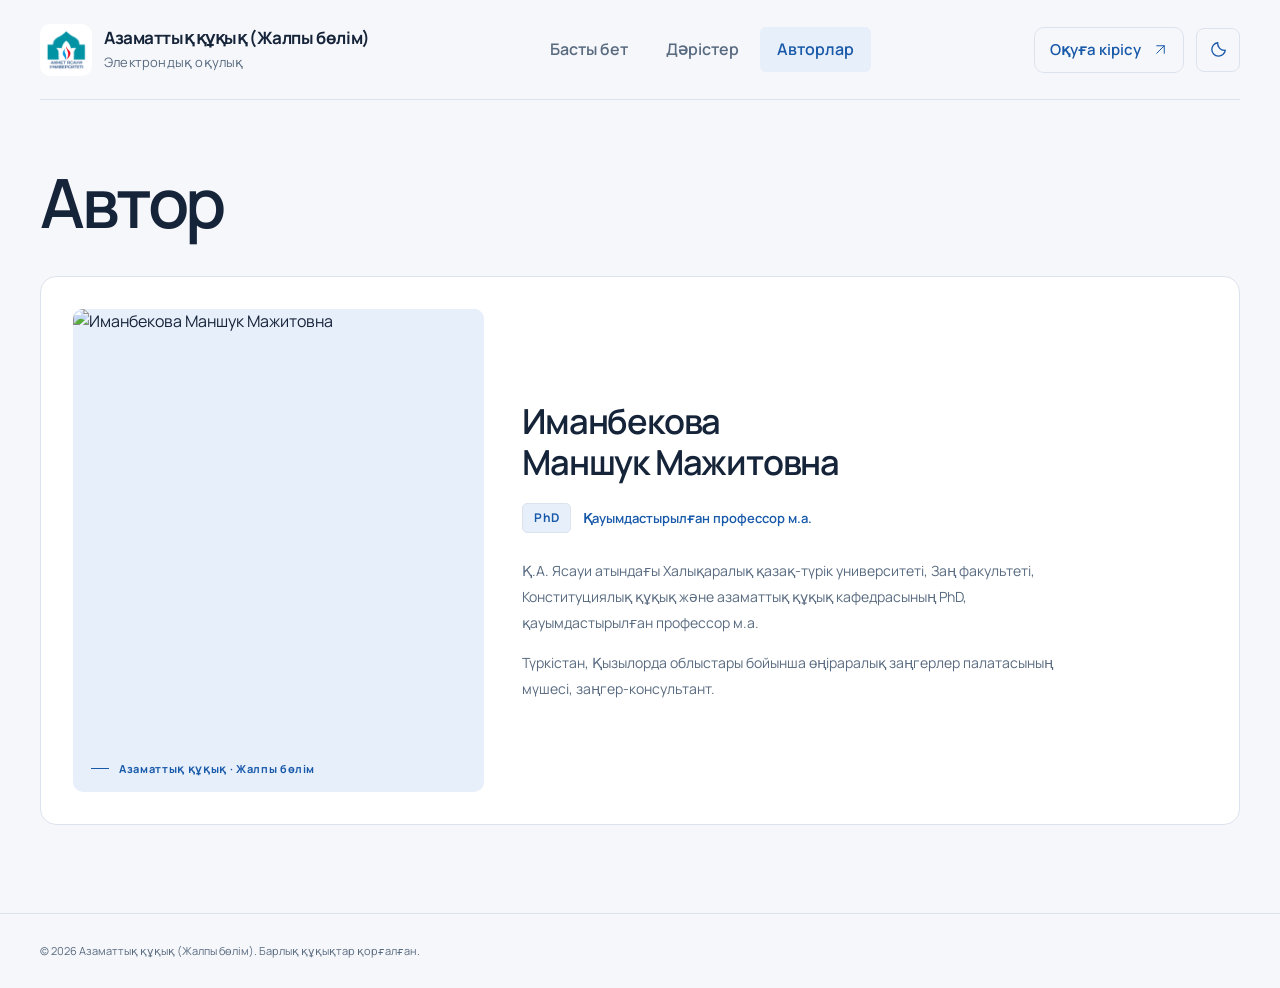
==== authors.html @ 87340e42 "Apply Academic Blue theme and simplify textbook navigation" ====
<!doctype html>
<html lang="kk">
<head>
  <meta name="theme-color" content="#f6f7fa">
  <meta charset="UTF-8">
  <script src="theme.js?v=20261010-academic-blue-1"></script>
  <meta name="viewport" content="width=device-width, initial-scale=1.0">
  <title>Авторлар · Азаматтық құқық (Жалпы бөлім) электрондық оқулық</title>
  <link rel="stylesheet" href="authors.css?v=20261010-academic-blue-1">
  <link rel="preconnect" href="https://fonts.googleapis.com">
  <link rel="preconnect" href="https://fonts.gstatic.com" crossorigin>
  <link href="https://fonts.googleapis.com/css2?family=Manrope:wght@400;500;600;700&display=swap" rel="stylesheet">
  <link rel="stylesheet" href="navigation.css?v=20261010-academic-blue-1">
  <script src="navigation.js?v=20261001-1" defer></script>
<meta name="color-scheme" content="light dark">
  <link rel="stylesheet" href="theme.css?v=20261010-academic-blue-1">
</head>
<body>
  <header class="site-header">
    <div class="site-header-inner">
      <a class="site-brand" href="index.html" aria-label="Азаматтық құқық (Жалпы бөлім) электрондық оқулық — басты бет">
        <span class="site-brand-mark university-brand-mark"><img class="university-logo" src="assets/ayu-logo-icon.png" alt="Қожа Ахмет Ясауи университетінің логотипі" width="192" height="192"></span>
        <span class="site-brand-text"><span class="site-brand-title">Азаматтық құқық (Жалпы бөлім)</span><span class="site-brand-subtitle">Электрондық оқулық</span></span>
      </a>
      <nav class="site-nav" aria-label="Бет навигациясы">
        <a class="site-nav-link" href="index.html">Басты бет</a>
        <a class="site-nav-link" href="lectures.html">Дәрістер</a>
        <a class="site-nav-link" href="authors.html" aria-current="page">Авторлар</a>
      </nav>
      <div class="site-header-actions">
        <a class="site-header-cta" href="lectures.html">Оқуға кірісу <svg class="site-header-icon" viewBox="0 0 24 24" aria-hidden="true"><path d="M6 18 18 6M6 6h12v12"/></svg></a>
        <button class="theme-toggle" type="button" aria-label="Қараңғы тақырыпқа ауысу" aria-pressed="false">
          <svg class="theme-moon" viewBox="0 0 24 24" aria-hidden="true"><path d="M20.5 13A8.5 8.5 0 0 1 11 3.5 8.5 8.5 0 1 0 20.5 13Z"/></svg>
          <svg class="theme-sun" viewBox="0 0 24 24" aria-hidden="true"><circle cx="12" cy="12" r="4"/><path d="M12 2v2m0 16v2M2 12h2m16 0h2M5 5l1.4 1.4m11.2 11.2L19 19M5 19l1.4-1.4M17.6 6.4 19 5"/></svg>
        </button>
      </div>
    </div>
  </header>
  <div class="page-shell">

    <main class="section authors-page">
      <header class="authors-heading">
        <h1 class="page-title">Автор</h1>
      </header>

      <section class="teacher-profiles" aria-label="Электрондық оқулықтың авторы">
        <article class="teacher-profile-card" aria-labelledby="supervisor-title">
          <figure class="teacher-portrait">
            <img class="profile-photo teacher"
                 src="assets/authors/imanbekova-manshuk.jpg"
                 alt="Иманбекова Маншук Мажитовна"
                 width="960" height="1280" fetchpriority="high" decoding="async">
            <figcaption class="teacher-photo-caption">Азаматтық құқық · Жалпы бөлім</figcaption>
          </figure>
          <div class="resume-content">
            <h2 id="supervisor-title">Иманбекова Маншук Мажитовна</h2>
            <div class="profile-credentials">
              <span class="degree-badge">PhD</span>
              <span class="role">Қауымдастырылған профессор м.а.</span>
            </div>
            <div class="profile-bio">
              <p>Қ.А. Ясауи атындағы Халықаралық қазақ-түрік университеті, Заң факультеті, Конституциялық құқық және азаматтық құқық кафедрасының PhD, қауымдастырылған профессор м.а.</p>
              <p>Түркістан, Қызылорда облыстары бойынша өңіраралық заңгерлер палатасының мүшесі, заңгер-консультант.</p>
            </div>
          </div>
        </article>
      </section>

    </main>
  </div>

  <footer class="footer-dark">
    <div class="container">
      <div class="footer-bottom">
        <div class="copyright">
          © 2026 Азаматтық құқық (Жалпы бөлім). Барлық құқықтар қорғалған.
        </div>

      </div>
    </div>
  </footer>

  <script src="main.js"></script>
</body>
</html>
---- authors.css ----
/* Shared palette is defined in theme.css. */

*,
*::before,
*::after { box-sizing: border-box; }

body {
  margin: 0;
  background: var(--bg);
  color: var(--text);
  font-family: 'Manrope', 'Segoe UI', sans-serif;
  line-height: 1.6;
}

a { color: inherit; text-decoration: none; }

.page-shell {
  width: 100%;
  max-width: 1280px;
  margin: 0 auto;
  padding: 0 40px 88px;
}

.authors-page { margin-top: 64px; }
.authors-heading { max-width: 760px; }

.authors-eyebrow,
.profile-kicker {
  margin: 0 0 14px;
  color: var(--accent);
  font-size: 11px;
  font-weight: 700;
  letter-spacing: .13em;
  text-transform: uppercase;
}

.authors-eyebrow {
  display: flex;
  align-items: center;
  gap: 12px;
}

.authors-eyebrow::before {
  content: '';
  width: 28px;
  height: 2px;
  flex: 0 0 28px;
  background: var(--accent);
}

.page-title {
  margin: 0;
  font-size: clamp(40px, 5.5vw, 68px);
  font-weight: 600;
  line-height: 1.12;
  letter-spacing: -.05em;
}

.section-description {
  max-width: 650px;
  margin: 18px 0 0;
  color: var(--muted);
  font-size: 15px;
  line-height: 1.85;
}

.teacher-profiles { margin-top: 36px; }

.teacher-profile-card {
  display: grid;
  grid-template-columns: minmax(260px, .9fr) minmax(0, 1.5fr);
  align-items: center;
  gap: clamp(24px, 3vw, 40px);
  padding: 32px;
  border: 1px solid var(--border);
  border-radius: 16px;
  background: var(--panel);
}

.teacher-portrait {
  min-width: 0;
  margin: 0;
  overflow: hidden;
  border-radius: 10px;
  background: var(--panel-2);
}

.profile-photo.teacher {
  display: block;
  width: 100%;
  height: auto;
  aspect-ratio: 1 / 1.06;
  object-fit: cover;
  object-position: center 65%;
  background: var(--panel-2);
}

.teacher-photo-caption {
  display: flex;
  align-items: center;
  gap: 10px;
  padding: 15px 18px;
  color: var(--accent);
  font-size: 11px;
  font-weight: 700;
  letter-spacing: .06em;
}

.teacher-photo-caption::before {
  content: '';
  width: 18px;
  height: 1px;
  flex: 0 0 18px;
  background: currentColor;
}

.resume-content {
  min-width: 0;
  padding: 0;
}

.resume-content h2 {
  max-width: 22ch;
  margin: 0;
  color: var(--text);
  font-size: clamp(28px, 2.7vw, 38px);
  font-weight: 600;
  line-height: 1.2;
  letter-spacing: -.035em;
  overflow-wrap: break-word;
  text-wrap: balance;
}

.profile-credentials {
  display: flex;
  align-items: center;
  flex-wrap: wrap;
  gap: 10px 12px;
  margin-top: 20px;
}

.degree-badge {
  display: inline-flex;
  align-items: center;
  min-height: 30px;
  padding: 4px 11px;
  border: 1px solid var(--border);
  border-radius: 5px;
  background: var(--panel-2);
  color: var(--accent);
  font-size: 12px;
  font-weight: 700;
  letter-spacing: .03em;
}

.profile-credentials .role {
  color: var(--accent);
  font-size: 13px;
  font-weight: 600;
  line-height: 1.6;
}

.profile-bio {
  max-width: 62ch;
  margin-top: 25px;
  color: var(--muted);
  font-size: 14px;
  line-height: 1.85;
}

.profile-bio p {
  margin: 0 0 14px;
  text-wrap: pretty;
}
.profile-bio p:last-child { margin-bottom: 0; }

.profile-affiliation {
  display: flex;
  align-items: flex-start;
  gap: 13px;
  margin-top: 25px;
  padding-top: 22px;
  border-top: 1px solid var(--border);
  color: var(--accent);
  font-size: 12px;
  font-weight: 600;
  line-height: 1.7;
}

.profile-affiliation svg {
  width: 24px;
  height: 24px;
  flex: 0 0 24px;
  fill: none;
  stroke: currentColor;
  stroke-width: 1.5;
  stroke-linecap: round;
  stroke-linejoin: round;
}

.student-section { margin-top: 56px; }

.subsection-title {
  margin: 0 0 22px;
  font-size: clamp(24px, 3vw, 32px);
  font-weight: 600;
  letter-spacing: -.035em;
  line-height: 1.3;
}

.student-card {
  display: grid;
  grid-template-columns: 220px minmax(0, 1fr);
  align-items: center;
  gap: 36px;
  padding: 32px;
  border: 1px solid var(--border);
  border-radius: 16px;
  background: var(--panel);
}

.student-photo {
  display: block;
  width: 100%;
  height: 280px;
  border-radius: 10px;
  object-fit: cover;
  object-position: center 24%;
  background: var(--panel-2);
}

.student-content { min-width: 0; }

.student-badge {
  display: inline-flex;
  max-width: 100%;
  padding: 5px 10px;
  border-radius: 5px;
  background: var(--panel-2);
  color: var(--accent-2);
  font-size: 11px;
  font-weight: 600;
}

.student-content h3 {
  margin: 13px 0 17px;
  font-size: clamp(24px, 2.5vw, 30px);
  font-weight: 600;
  line-height: 1.25;
  letter-spacing: -.03em;
}

.student-list {
  display: grid;
  gap: 6px;
  margin: 0;
  padding-left: 18px;
  color: var(--muted);
  font-size: 13px;
  line-height: 1.75;
}

.student-list li { padding-left: 2px; }
.student-list li::marker { color: var(--accent); }
.student-actions { margin-top: 17px; }

.profile-link {
  display: inline-flex;
  align-items: center;
  min-height: 44px;
  padding: 9px 0;
  border-bottom: 1px solid var(--border);
  color: var(--accent);
  font-size: 13px;
  font-weight: 700;
  transition: border-color .2s ease;
}

.profile-link:hover { border-color: var(--accent); }

.footer-dark {
  padding: 27px 0;
  border-top: 1px solid var(--border);
  background: var(--bg);
}

.footer-dark .container {
  max-width: 1280px;
  margin: 0 auto;
  padding: 0 40px;
}

.footer-dark .footer-bottom {
  display: flex;
  justify-content: space-between;
  align-items: center;
  gap: 20px;
}

.footer-dark .copyright {
  color: var(--muted);
  font-size: 11px;
  line-height: 1.8;
}

.footer-dark .social-icons { display: flex; gap: 4px; }

.footer-dark .social-icons a {
  display: inline-flex;
  align-items: center;
  justify-content: center;
  width: 40px;
  height: 40px;
  border-radius: 7px;
  color: var(--accent);
}

.footer-dark .social-icons a:hover { background: var(--panel-2); }
.footer-dark .social-icons svg { width: 18px; height: 18px; }

a:focus-visible,
button:focus-visible {
  outline: 2px solid var(--accent-2);
  outline-offset: 5px;
}

@media (max-width: 960px) {
  .teacher-profile-card {
    grid-template-columns: minmax(230px, .9fr) minmax(0, 1.3fr);
    gap: 28px;
    padding: 24px;
  }

  .resume-content { padding-right: 0; }
  .resume-content h2 { font-size: clamp(27px, 3.7vw, 35px); }
  .student-card { grid-template-columns: 200px minmax(0, 1fr); gap: 28px; padding: 24px; }
}

@media (max-width: 740px) {
  .page-shell { padding: 0 22px 60px; }
  .authors-page { margin-top: 40px; }
  .authors-eyebrow { font-size: 10px; }
  .section-description { font-size: 14px; }
  .teacher-profiles { margin-top: 28px; }

  .teacher-profile-card {
    grid-template-columns: minmax(0, 1fr);
    gap: 25px;
    padding: 22px;
  }

  .teacher-portrait { width: 100%; max-width: 420px; justify-self: center; }
  .profile-photo.teacher { aspect-ratio: 1 / 1.02; }
  .resume-content { padding: 0; }
  .resume-content h2 { max-width: 22ch; font-size: clamp(27px, 5.5vw, 35px); }
  .profile-credentials { margin-top: 17px; }
  .profile-bio { margin-top: 21px; }
  .profile-affiliation { margin-top: 21px; padding-top: 19px; }
  .student-section { margin-top: 40px; }
  .student-card { grid-template-columns: 180px minmax(0, 1fr); gap: 22px; padding: 22px; }
  .student-photo { height: 260px; }
  .footer-dark .container { padding: 0 22px; }
  .footer-dark .footer-bottom { flex-direction: column; align-items: flex-start; gap: 14px; }
}

@media (max-width: 540px) {
  .page-shell { padding-right: 16px; padding-left: 16px; }
  .teacher-profile-card, .student-card { padding: 18px; border-radius: 12px; }
  .teacher-photo-caption { padding: 13px 15px; }
  .profile-kicker { font-size: 10px; }
  .profile-credentials { gap: 8px 10px; }
  .profile-credentials .role { font-size: 12px; }
  .profile-bio { font-size: 13px; }
  .student-card { grid-template-columns: minmax(0, 1fr); gap: 22px; }
  .student-photo { max-width: 360px; height: 300px; justify-self: center; }
  .student-content h3 { font-size: 26px; }
  .footer-dark .container { padding-right: 16px; padding-left: 16px; }
}

@media (prefers-reduced-motion: reduce) {
  .profile-link { transition: none; }
}
---- navigation.css ----
/* One navigation style for the home, lectures and authors pages. */
:root { --site-header-clearance: 118px; }
.site-header {
  position: sticky;
  z-index: 20;
  top: 0;
  background: var(--header-bg);
  backdrop-filter: blur(20px);
  color: var(--text);
  font-family: 'Manrope', 'Segoe UI', sans-serif;
  line-height: 1.6;
  -webkit-font-smoothing: antialiased;
  transition: background .25s ease;
}
.site-header.is-scrolled { background: var(--header-bg-scrolled); }
.site-header *, .site-header *::before, .site-header *::after { box-sizing: border-box; }
.site-header-inner {
  display: flex;
  align-items: center;
  justify-content: space-between;
  gap: 20px;
  width: min(1200px, calc(100% - 80px));
  min-height: 100px;
  margin-inline: auto;
  border-bottom: 1px solid var(--border);
}
.site-header a { text-decoration: none; -webkit-tap-highlight-color: transparent; }
.site-header button { font: inherit; }
.site-header a:focus-visible { outline: 2px solid var(--accent); outline-offset: 6px; }
.site-brand { display: inline-flex; align-items: center; gap: 12px; min-width: 0; flex: 0 1 auto; color: var(--text); }
.site-brand-mark { display: grid; place-items: center; width: 42px; height: 42px; flex: 0 0 42px; background: var(--accent); border-radius: 10px; color: var(--on-accent); }
.site-brand-text { display: grid; gap: 2px; min-width: 0; }
.site-brand-title { font-size: 1.0625rem; font-weight: 700; letter-spacing: -.025em; line-height: 1.4; }
.site-brand-subtitle { font-size: .8125rem; font-weight: 400; color: var(--muted); letter-spacing: .015em; }
.site-header-icon { display: block; width: 23px; height: 23px; flex-shrink: 0; fill: none; stroke: currentColor; stroke-width: 1.6; stroke-linecap: round; stroke-linejoin: round; }
.site-nav { display: flex; align-items: center; gap: 4px; }
.site-nav-link { min-height: 44px; padding: 10px 17px; color: var(--muted); border-radius: 6px; font-size: 1rem; font-weight: 600; transition: color .2s ease, background .2s ease; }
.site-nav-link:hover { color: var(--accent); background: var(--panel-2); }
.site-nav-link[aria-current='page'] { color: var(--accent); background: var(--panel-2); }
.site-header-cta { display: inline-flex; justify-content: center; align-items: center; gap: 12px; min-height: 46px; padding: 10px 15px; border: 1px solid var(--border); border-radius: 10px; color: var(--accent); font-size: .9375rem; font-weight: 600; transition: background .2s ease, border-color .2s ease; }
.site-header-cta .site-header-icon { width: 15px; height: 15px; }
.site-header-cta:hover { background: var(--panel-2); border-color: var(--accent); }
.site-header .theme-toggle { width: 44px; height: 44px; flex-basis: 44px; }
.site-header-actions { flex-shrink: 0; }
/* Preserve the university's original logo colors in both themes. */
html .university-brand-mark { width: 52px; height: 52px; flex: 0 0 52px; padding: 3px; background: #fff; }
html[data-theme='dark'] .site-brand-mark.university-brand-mark,
html[data-theme='dark'] .brand-mark.university-brand-mark { background: #fff; }
.university-logo { display: block; width: 100%; height: 100%; object-fit: contain; }
@media (max-width: 1100px) {
  .site-header-inner { gap: 12px; }
  .site-nav-link { padding-inline: 12px; }
}
@media (max-width: 900px) {
  :root { --site-header-clearance: 150px; }
  .site-header-inner { flex-wrap: wrap; padding-block: 16px 10px; gap: 0 16px; }
  .site-header-actions { margin-left: auto; }
  .site-brand { flex: 1 1 0; }
  .site-nav { order: 3; width: 100%; margin-top: 12px; }
  .site-nav-link { flex: 1; text-align: center; }
}
@media (max-width: 800px) {
  .site-header-inner { width: calc(100% - 48px); min-height: 86px; }
  .site-brand { gap: 9px; }
  .site-brand-mark { width: 37px; height: 37px; flex-basis: 37px; }
  .site-nav-link { padding-block: 9px; }
  .site-header-cta { padding-inline: 11px; }
}
@media (max-width: 620px) {
  .site-header-inner { width: calc(100% - 40px); min-height: 0; }
  .site-brand-title { font-size: .9375rem; }
  .site-brand-subtitle { font-size: .75rem; }
  .site-brand-mark { width: 38px; height: 38px; flex-basis: 38px; }
  html .university-brand-mark { width: 44px; height: 44px; flex-basis: 44px; }
  .site-header-actions .site-header-cta { display: none; }
  .site-nav { justify-content: space-between; gap: 5px; }
  .site-nav-link { padding: 8px; font-size: .9375rem; }
}
@media (prefers-reduced-motion: reduce) {
  .site-header, .site-header a { transition: none; }
}
---- theme.css ----
/* Academic Blue: one palette shared by every page and reading tool. */
:root {
  color-scheme: light;
  --bg: #f6f7fa;
  --panel: #ffffff;
  --panel-2: #e7effa;
  --text: #16243a;
  --muted: #596b80;
  --accent: #1859a9;
  --accent-hover: #124884;
  --on-accent: #ffffff;
  --border: #dce3ed;
  --cream: #ffffff;
  --header-bg: rgba(246, 247, 250, .94);
  --header-bg-scrolled: rgba(246, 247, 250, .98);
  --shadow-rgb: 16, 33, 57;
  --overlay-bg: rgba(13, 23, 39, .52);
  --success: #1e704e;
  --success-bg: #e6f3eb;
  --success-border: #94c9a9;
  --danger: #a7343e;
  --danger-bg: #fcebed;
  --danger-border: #e3a2aa;
  --warning: #805719;
  --warning-bg: #faf0dc;
  --warning-border: #dfc28a;
  --on-dark: #eff4fb;
  --muted-on-dark: #b8cbea;

  /* Existing components share roles instead of separate palettes. */
  --ink: var(--text);
  --forest: var(--accent);
  --terra: var(--accent);
  --accent-2: var(--accent);
  --sage: var(--panel-2);
  --line: var(--border);
  --card: var(--panel);
  --light-blue: var(--panel-2);
  --primary-blue: var(--accent);
  --primary: var(--accent);
  --dark-text: var(--text);
  --light-gray: var(--bg);
  --border-color: var(--border);
  --text-light: var(--muted);
  --surface: var(--panel);
  --surface-hover: var(--panel-2);
  --course-progress-surface: var(--panel);
}
html[data-theme='light'] { color-scheme: light; }
html[data-theme='dark'] {
  color-scheme: dark;
  --bg: #0d1727;
  --panel: #142238;
  --panel-2: #203a5d;
  --text: #eff4fb;
  --muted: #9aaec7;
  --accent: #86b4f1;
  --accent-hover: #a6cbfa;
  --on-accent: #102139;
  --border: #2e435f;
  --cream: #eff4fb;
  --header-bg: rgba(13, 23, 39, .94);
  --header-bg-scrolled: rgba(13, 23, 39, .98);
  --shadow-rgb: 0, 8, 20;
  --overlay-bg: rgba(3, 10, 22, .76);
  --success: #a1dfb9;
  --success-bg: #183b32;
  --success-border: #427c66;
  --danger: #f4b5bd;
  --danger-bg: #432730;
  --danger-border: #925764;
  --warning: #edd29b;
  --warning-bg: #3d3423;
  --warning-border: #8d7448;
}
body { background: var(--bg); color: var(--text); }
::selection { background: var(--accent); color: var(--on-accent); }

.site-header-actions { display: flex; align-items: center; gap: 12px; }
.theme-toggle { display: grid; place-items: center; flex: 0 0 40px; width: 40px; height: 40px; padding: 0; border: 1px solid var(--border); border-radius: 8px; background: transparent; color: var(--accent); cursor: pointer; }
.theme-toggle:hover { background: var(--panel-2); }
.theme-toggle svg { width: 19px; height: 19px; fill: none; stroke: currentColor; stroke-width: 1.7; stroke-linecap: round; stroke-linejoin: round; }
.theme-toggle .theme-sun { display: none; }
html[data-theme='dark'] .theme-toggle .theme-sun { display: block; }
html[data-theme='dark'] .theme-toggle .theme-moon { display: none; }
.theme-toggle:focus-visible { outline: 2px solid var(--accent); outline-offset: 4px; }

@media (max-width: 800px) {
  .site-header-actions { gap: 8px; }
  .theme-toggle { width: 36px; height: 36px; flex-basis: 36px; }
}
@media (max-width: 620px) {
  .site-header-actions { margin-left: auto; }
}
@media (max-width: 380px) {
  .site-header-actions .site-header-cta { display: none; }
}
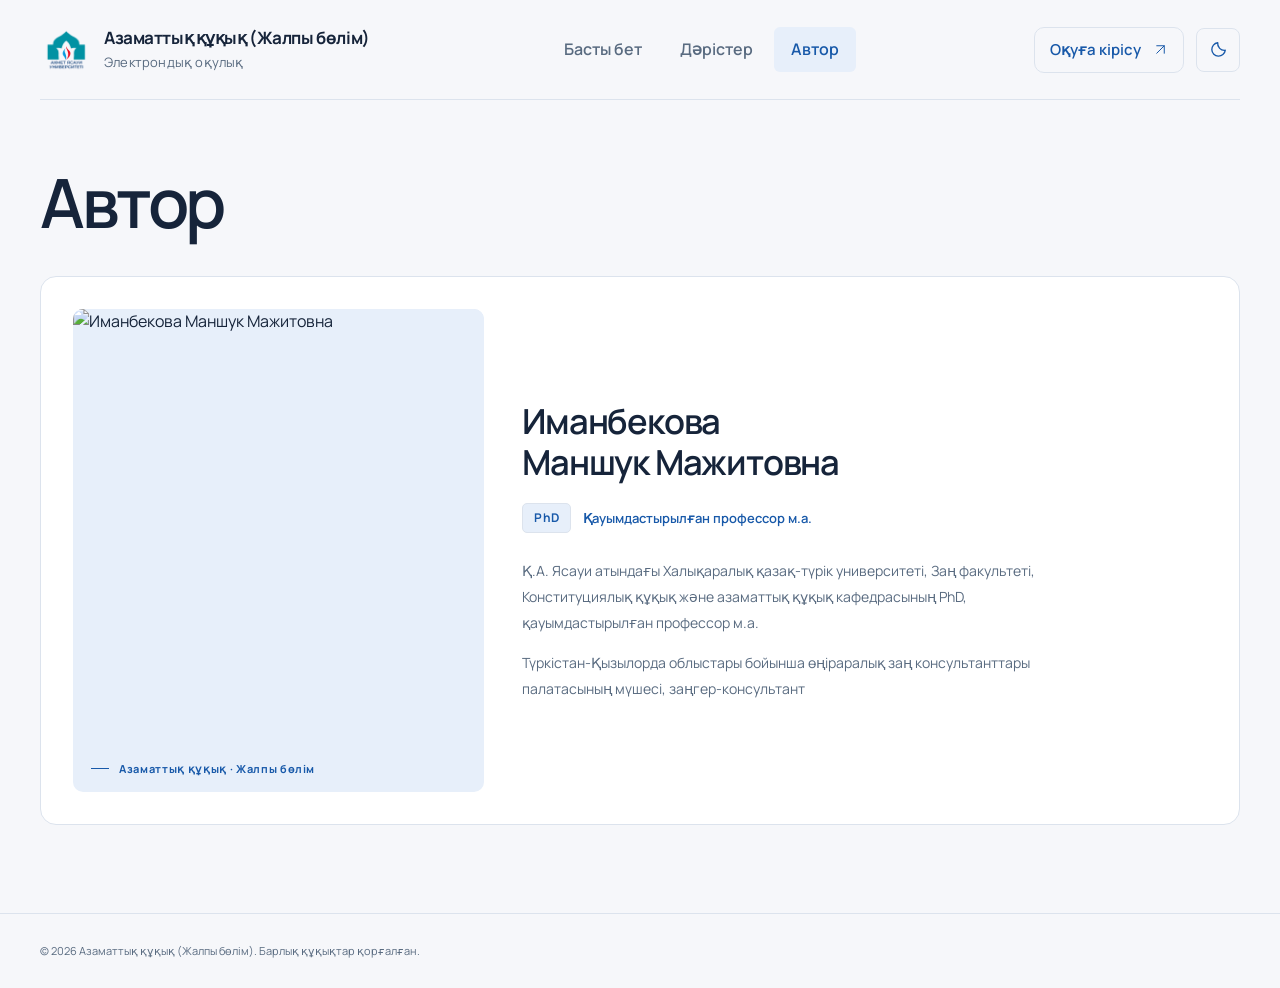
==== commit da094af0: "Add course presentations and sticky topic navigation" ====
--- a/authors.html
+++ b/authors.html
@@ -10,7 +10,7 @@
   <link rel="preconnect" href="https://fonts.googleapis.com">
   <link rel="preconnect" href="https://fonts.gstatic.com" crossorigin>
   <link href="https://fonts.googleapis.com/css2?family=Manrope:wght@400;500;600;700&display=swap" rel="stylesheet">
-  <link rel="stylesheet" href="navigation.css?v=20261010-academic-blue-1">
+  <link rel="stylesheet" href="navigation.css?v=20261029-transparent-logo-1">
   <script src="navigation.js?v=20261001-1" defer></script>
 <meta name="color-scheme" content="light dark">
   <link rel="stylesheet" href="theme.css?v=20261010-academic-blue-1">
@@ -25,7 +25,7 @@
       <nav class="site-nav" aria-label="Бет навигациясы">
         <a class="site-nav-link" href="index.html">Басты бет</a>
         <a class="site-nav-link" href="lectures.html">Дәрістер</a>
-        <a class="site-nav-link" href="authors.html" aria-current="page">Авторлар</a>
+        <a class="site-nav-link" href="authors.html" aria-current="page">Автор</a>
       </nav>
       <div class="site-header-actions">
         <a class="site-header-cta" href="lectures.html">Оқуға кірісу <svg class="site-header-icon" viewBox="0 0 24 24" aria-hidden="true"><path d="M6 18 18 6M6 6h12v12"/></svg></a>
@@ -60,7 +60,7 @@
             </div>
             <div class="profile-bio">
               <p>Қ.А. Ясауи атындағы Халықаралық қазақ-түрік университеті, Заң факультеті, Конституциялық құқық және азаматтық құқық кафедрасының PhD, қауымдастырылған профессор м.а.</p>
-              <p>Түркістан, Қызылорда облыстары бойынша өңіраралық заңгерлер палатасының мүшесі, заңгер-консультант.</p>
+              <p>Түркістан-Қызылорда облыстары бойынша өңіраралық заң консультанттары палатасының мүшесі, заңгер-консультант</p>
             </div>
           </div>
         </article>
--- a/navigation.css
+++ b/navigation.css
@@ -43,9 +43,9 @@
 .site-header .theme-toggle { width: 44px; height: 44px; flex-basis: 44px; }
 .site-header-actions { flex-shrink: 0; }
 /* Preserve the university's original logo colors in both themes. */
-html .university-brand-mark { width: 52px; height: 52px; flex: 0 0 52px; padding: 3px; background: #fff; }
+html .university-brand-mark { width: 52px; height: 52px; flex: 0 0 52px; padding: 3px; background: transparent; }
 html[data-theme='dark'] .site-brand-mark.university-brand-mark,
-html[data-theme='dark'] .brand-mark.university-brand-mark { background: #fff; }
+html[data-theme='dark'] .brand-mark.university-brand-mark { background: transparent; }
 .university-logo { display: block; width: 100%; height: 100%; object-fit: contain; }
 @media (max-width: 1100px) {
   .site-header-inner { gap: 12px; }
